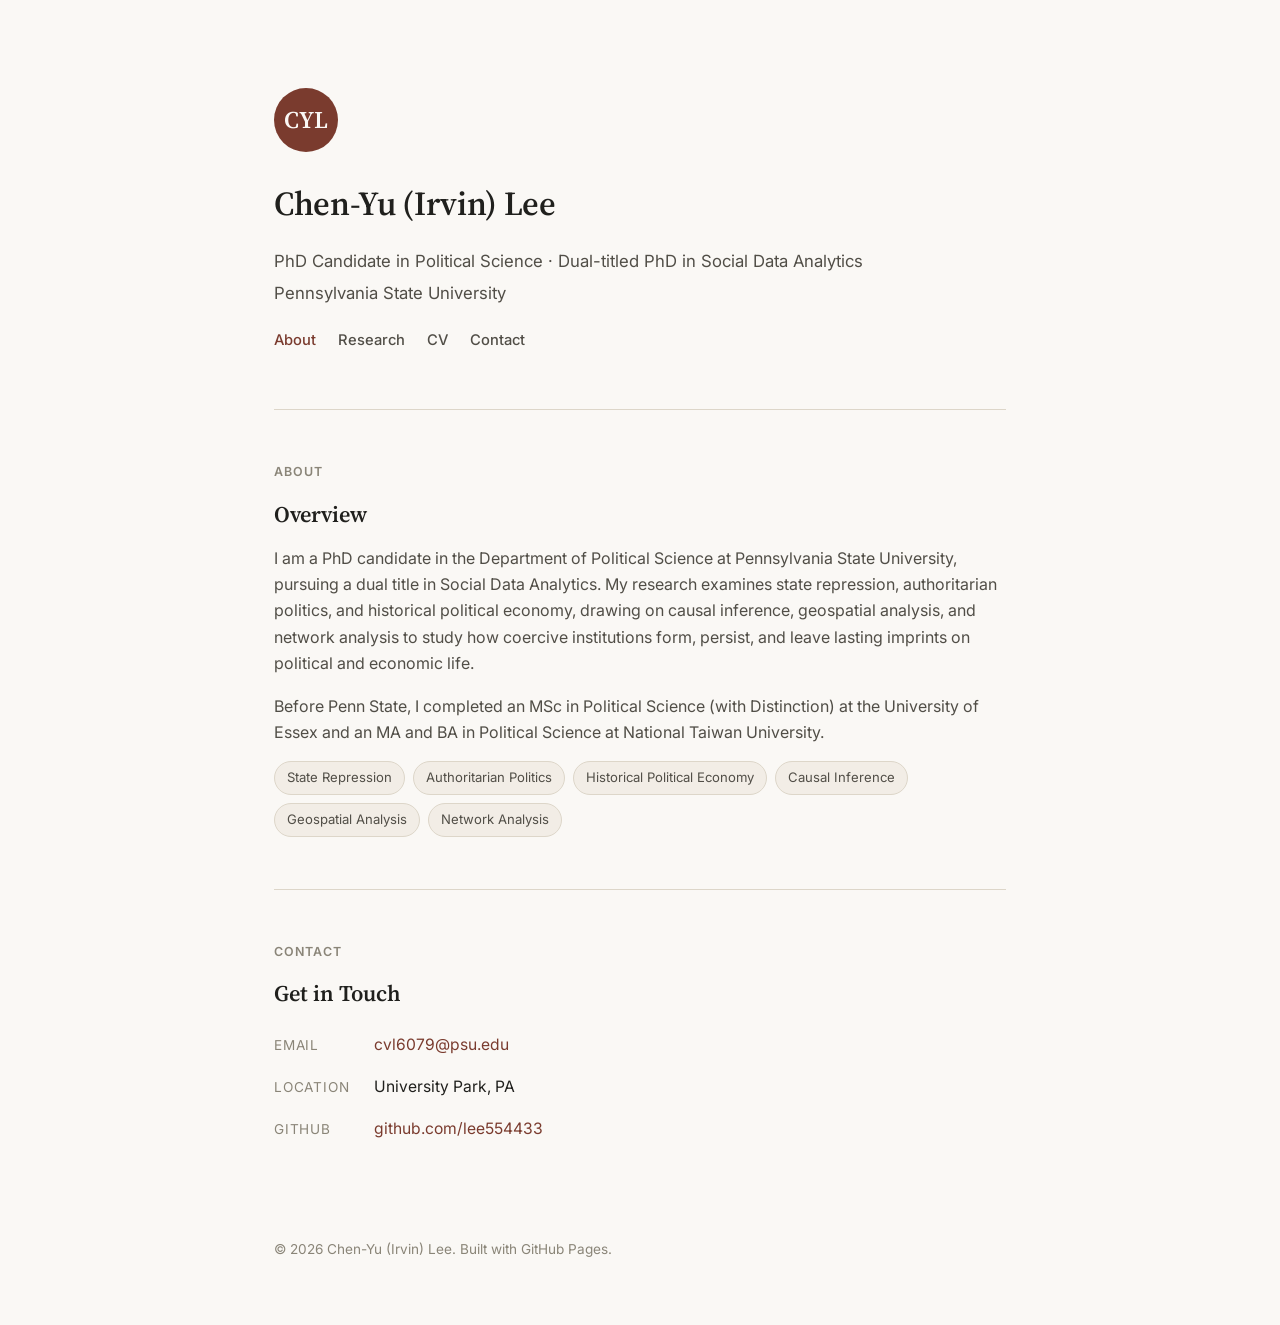
==== index.html @ b7118388 "Add files via upload" ====
<!DOCTYPE html>
<html lang="en">
<head>
<meta charset="UTF-8">
<meta name="viewport" content="width=device-width, initial-scale=1.0">
<title>Chen-Yu (Irvin) Lee</title>
<meta name="description" content="Chen-Yu (Irvin) Lee — PhD Candidate in Political Science, Pennsylvania State University. Research on state repression, authoritarian politics, and historical political economy.">
<link rel="preconnect" href="https://fonts.googleapis.com">
<link rel="preconnect" href="https://fonts.gstatic.com" crossorigin>
<link href="https://fonts.googleapis.com/css2?family=Source+Serif+4:opsz,wght@8..60,400;8..60,500;8..60,600;8..60,700&family=Inter:wght@400;500;600&display=swap" rel="stylesheet">
<link rel="stylesheet" href="style.css">
</head>
<body>

<div class="wrap">
  <header class="hero">
    <div class="avatar">CYL</div>
    <h1>Chen-Yu (Irvin) Lee</h1>
    <p class="role">PhD Candidate in Political Science &middot; Dual-titled PhD in Social Data Analytics</p>
    <p class="affil">Pennsylvania State University</p>
    <nav class="tabs">
      <a href="index.html" class="active">About</a>
      <a href="research.html">Research</a>
      <a href="cv.html">CV</a>
      <a href="#contact">Contact</a>
    </nav>
  </header>

  <main>
  <section id="about">
    <p class="eyebrow">About</p>
    <h2>Overview</h2>
    <p>I am a PhD candidate in the Department of Political Science at Pennsylvania State University, pursuing a dual title in Social Data Analytics. My research examines state repression, authoritarian politics, and historical political economy, drawing on causal inference, geospatial analysis, and network analysis to study how coercive institutions form, persist, and leave lasting imprints on political and economic life.</p>
    <p>Before Penn State, I completed an MSc in Political Science (with Distinction) at the University of Essex and an MA and BA in Political Science at National Taiwan University.</p>
    <div class="tags">
      <span class="tag">State Repression</span>
      <span class="tag">Authoritarian Politics</span>
      <span class="tag">Historical Political Economy</span>
      <span class="tag">Causal Inference</span>
      <span class="tag">Geospatial Analysis</span>
      <span class="tag">Network Analysis</span>
    </div>
  </section>

  <section id="contact">
    <p class="eyebrow">Contact</p>
    <h2>Get in Touch</h2>
    <ul class="contact-list">
      <li><span class="label">Email</span> <a href="mailto:cvl6079@psu.edu">cvl6079@psu.edu</a></li>
      <li><span class="label">Location</span> University Park, PA</li>
      <li><span class="label">GitHub</span> <a href="https://github.com/lee554433" target="_blank" rel="noopener">github.com/lee554433</a></li>
    </ul>
  </section>
  </main>

  <footer>
    &copy; 2026 Chen-Yu (Irvin) Lee. Built with GitHub Pages.
  </footer>
</div>

</body>
</html>
---- style.css ----
:root{
  --bg:#faf8f5;
  --bg-alt:#f2ede6;
  --ink:#20201d;
  --ink-soft:#514e47;
  --ink-faint:#8a8578;
  --accent:#7a3b2e;
  --rule:#ddd6c9;
  --max:780px;
}
@media (prefers-color-scheme: dark){
  :root{
    --bg:#181614;
    --bg-alt:#211e1a;
    --ink:#efece5;
    --ink-soft:#c9c3b6;
    --ink-faint:#8f8a7c;
    --accent:#e0a58d;
    --rule:#39352d;
  }
}
*{box-sizing:border-box;}
html{scroll-behavior:smooth;}
body{
  margin:0;
  background:var(--bg);
  color:var(--ink);
  font-family:'Inter',-apple-system,BlinkMacSystemFont,sans-serif;
  line-height:1.65;
  -webkit-font-smoothing:antialiased;
}
h1,h2,h3{
  font-family:'Source Serif 4',Georgia,serif;
  font-weight:600;
  color:var(--ink);
  margin:0 0 .5em;
}
a{color:var(--accent);text-decoration:none;border-bottom:1px solid transparent;}
a:hover{border-bottom-color:currentColor;}
.wrap{max-width:var(--max);margin:0 auto;padding:0 24px;}

header.hero{
  padding:88px 0 56px;
  border-bottom:1px solid var(--rule);
}
header.hero.compact{padding:64px 0 40px;}
.avatar{
  width:64px;height:64px;border-radius:50%;
  background:var(--accent);color:#faf8f5;
  display:flex;align-items:center;justify-content:center;
  font-family:'Source Serif 4',serif;font-weight:600;font-size:1.5rem;
  margin-bottom:24px;
}
header.hero h1{font-size:2.1rem;letter-spacing:-.01em;}
header.hero.compact h1{font-size:1.7rem;}
.role{font-size:1.05rem;color:var(--ink-soft);margin:0 0 4px;}
.affil{font-size:1.05rem;color:var(--ink-soft);margin:0 0 20px;}
nav.tabs{
  display:flex;gap:22px;flex-wrap:wrap;
  font-size:.92rem;font-weight:500;
}
nav.tabs a{color:var(--ink-soft);}
nav.tabs a:hover{color:var(--accent);}
nav.tabs a.active{color:var(--accent);}

section{padding:52px 0;border-bottom:1px solid var(--rule);}
section:last-of-type{border-bottom:none;}
main .wrap > section:first-of-type{padding-top:0;}
.eyebrow{
  font-size:.78rem;letter-spacing:.08em;text-transform:uppercase;
  color:var(--ink-faint);font-weight:600;margin:0 0 14px;
}
section h2{font-size:1.4rem;}
section h3{font-size:1.05rem;margin:28px 0 10px;}
section h3:first-of-type{margin-top:8px;}
p{color:var(--ink-soft);margin:0 0 16px;}
p:last-child{margin-bottom:0;}

.tags{display:flex;flex-wrap:wrap;gap:8px;margin-top:10px;}
.tag{
  font-size:.82rem;padding:5px 12px;border-radius:20px;
  background:var(--bg-alt);color:var(--ink-soft);border:1px solid var(--rule);
}
.field-row{padding:6px 0;font-size:.94rem;color:var(--ink-soft);}
.field-row strong{color:var(--ink);font-weight:600;}

.paper-list{list-style:none;padding:0;margin:0 0 20px;}
.paper-list li{padding:12px 0;border-top:1px solid var(--rule);color:var(--ink-soft);font-size:.95rem;}
.paper-list li:first-child{border-top:none;}
.paper-list .title{color:var(--ink);font-weight:600;display:block;margin-bottom:2px;}
.paper-list .meta{font-size:.85rem;color:var(--ink-faint);}

.cv-item{display:grid;grid-template-columns:150px 1fr;gap:16px;padding:14px 0;border-top:1px solid var(--rule);}
.cv-item:first-of-type{border-top:none;}
.cv-item .yr{color:var(--ink-faint);font-size:.85rem;padding-top:2px;}
.cv-item .what strong{display:block;color:var(--ink);font-weight:600;}
.cv-item .what span{color:var(--ink-soft);font-size:.92rem;}
.cv-item .what ul{margin:6px 0 0;padding-left:18px;color:var(--ink-soft);font-size:.9rem;}
.cv-item .what li{margin-bottom:3px;}

.simple-list{list-style:none;padding:0;margin:0;}
.simple-list li{
  display:flex;justify-content:space-between;gap:16px;
  padding:9px 0;border-top:1px solid var(--rule);
  font-size:.92rem;color:var(--ink-soft);
}
.simple-list li:first-child{border-top:none;}
.simple-list .yr{color:var(--ink-faint);white-space:nowrap;font-size:.85rem;}

.cv-download{
  display:inline-block;margin-top:22px;padding:9px 18px;
  border:1px solid var(--accent);border-radius:6px;
  color:var(--accent);font-size:.9rem;font-weight:500;
}
.cv-download:hover{background:var(--accent);color:var(--bg);border-bottom:1px solid var(--accent);}

.repo-list{list-style:none;padding:0;margin:18px 0 0;}
.repo-list li{padding:12px 0;border-top:1px solid var(--rule);}
.repo-list li:first-child{border-top:none;}
.repo-list a{font-weight:600;color:var(--ink);}
.repo-list a:hover{color:var(--accent);}
.repo-list .desc{display:block;color:var(--ink-soft);font-size:.9rem;margin-top:2px;}

.contact-list{list-style:none;padding:0;margin:0;}
.contact-list li{padding:8px 0;font-size:.98rem;}
.contact-list .label{display:inline-block;width:96px;color:var(--ink-faint);font-size:.85rem;text-transform:uppercase;letter-spacing:.06em;}

footer{padding:36px 0 64px;color:var(--ink-faint);font-size:.85rem;}
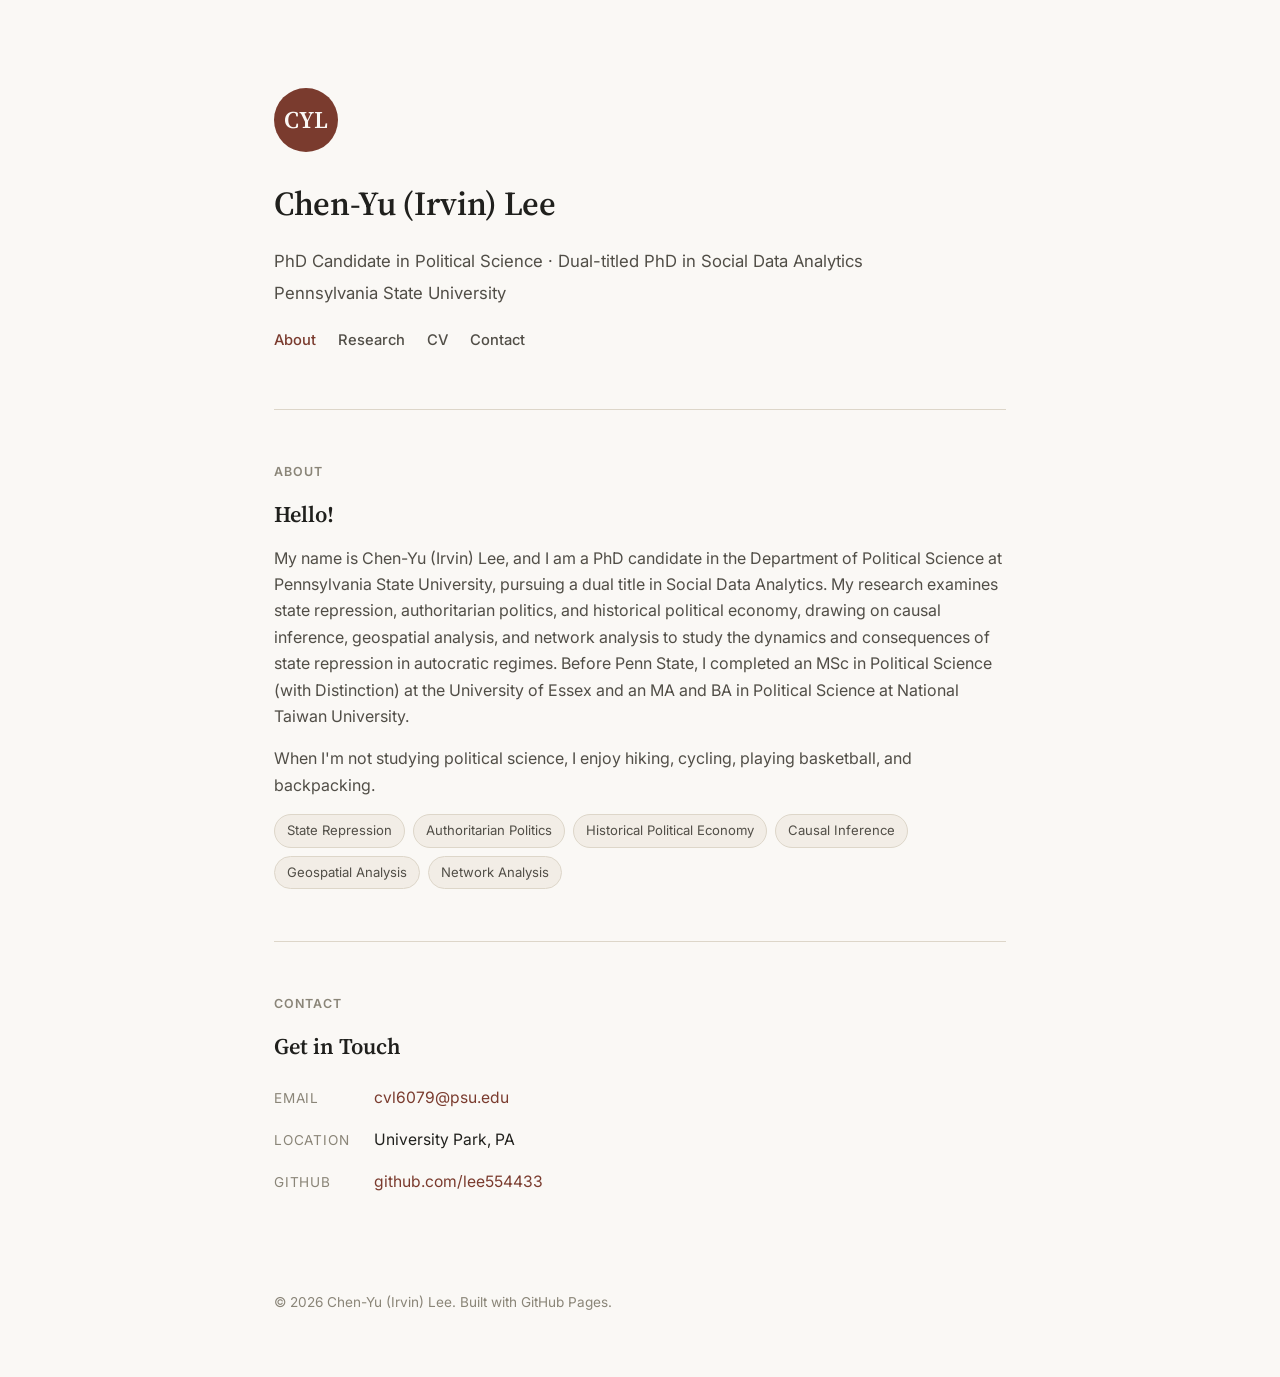
==== commit 5643681f: "Add files via upload" ====
--- a/index.html
+++ b/index.html
@@ -29,9 +29,9 @@
   <main>
   <section id="about">
     <p class="eyebrow">About</p>
-    <h2>Overview</h2>
-    <p>I am a PhD candidate in the Department of Political Science at Pennsylvania State University, pursuing a dual title in Social Data Analytics. My research examines state repression, authoritarian politics, and historical political economy, drawing on causal inference, geospatial analysis, and network analysis to study how coercive institutions form, persist, and leave lasting imprints on political and economic life.</p>
-    <p>Before Penn State, I completed an MSc in Political Science (with Distinction) at the University of Essex and an MA and BA in Political Science at National Taiwan University.</p>
+    <h2>Hello!</h2>
+    <p>My name is Chen-Yu (Irvin) Lee, and I am a PhD candidate in the Department of Political Science at Pennsylvania State University, pursuing a dual title in Social Data Analytics. My research examines state repression, authoritarian politics, and historical political economy, drawing on causal inference, geospatial analysis, and network analysis to study the dynamics and consequences of state repression in autocratic regimes. Before Penn State, I completed an MSc in Political Science (with Distinction) at the University of Essex and an MA and BA in Political Science at National Taiwan University.</p>
+    <p>When I'm not studying political science, I enjoy hiking, cycling, playing basketball, and backpacking.</p>
     <div class="tags">
       <span class="tag">State Repression</span>
       <span class="tag">Authoritarian Politics</span>
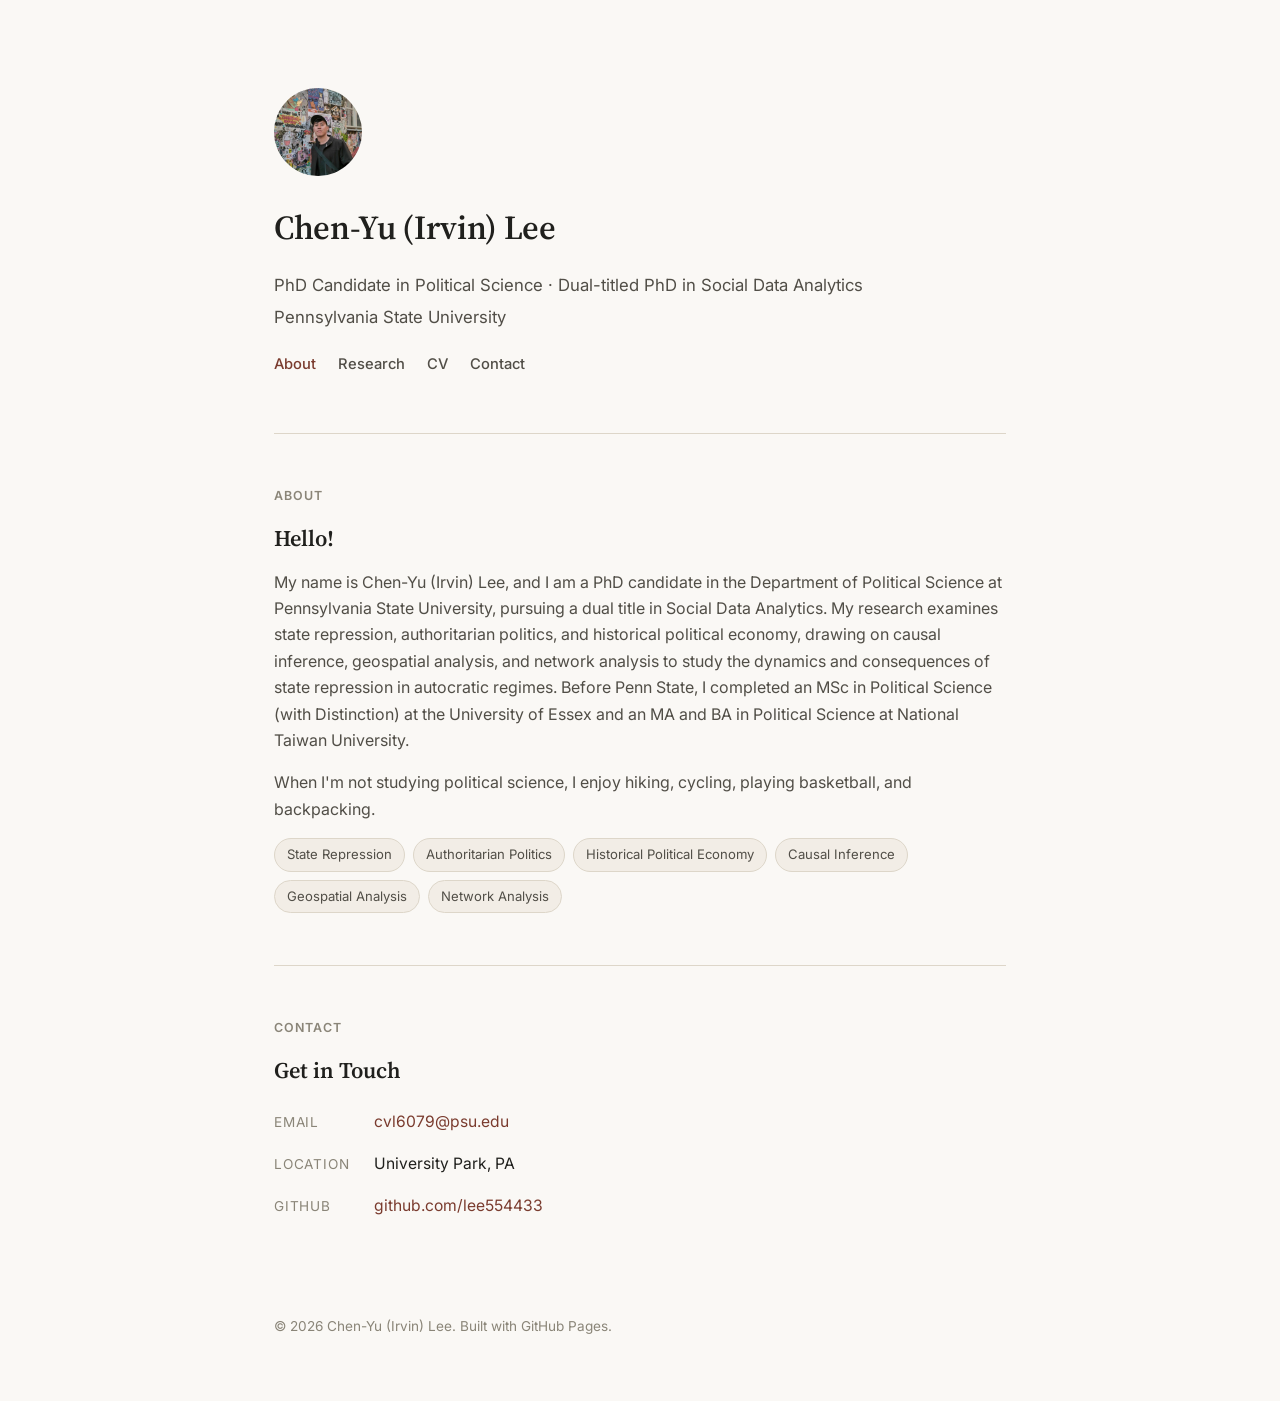
==== commit 3fa4e5a3: "Add files via upload" ====
--- a/index.html
+++ b/index.html
@@ -14,7 +14,7 @@
 
 <div class="wrap">
   <header class="hero">
-    <div class="avatar">CYL</div>
+    <div class="avatar"><img src="photo.jpg" alt="Chen-Yu (Irvin) Lee"></div>
     <h1>Chen-Yu (Irvin) Lee</h1>
     <p class="role">PhD Candidate in Political Science &middot; Dual-titled PhD in Social Data Analytics</p>
     <p class="affil">Pennsylvania State University</p>
--- a/style.css
+++ b/style.css
@@ -45,11 +45,15 @@
 }
 header.hero.compact{padding:64px 0 40px;}
 .avatar{
-  width:64px;height:64px;border-radius:50%;
+  width:88px;height:88px;border-radius:50%;
   background:var(--accent);color:#faf8f5;
   display:flex;align-items:center;justify-content:center;
   font-family:'Source Serif 4',serif;font-weight:600;font-size:1.5rem;
   margin-bottom:24px;
+  overflow:hidden;
+}
+.avatar img{
+  width:100%;height:100%;object-fit:cover;display:block;
 }
 header.hero h1{font-size:2.1rem;letter-spacing:-.01em;}
 header.hero.compact h1{font-size:1.7rem;}
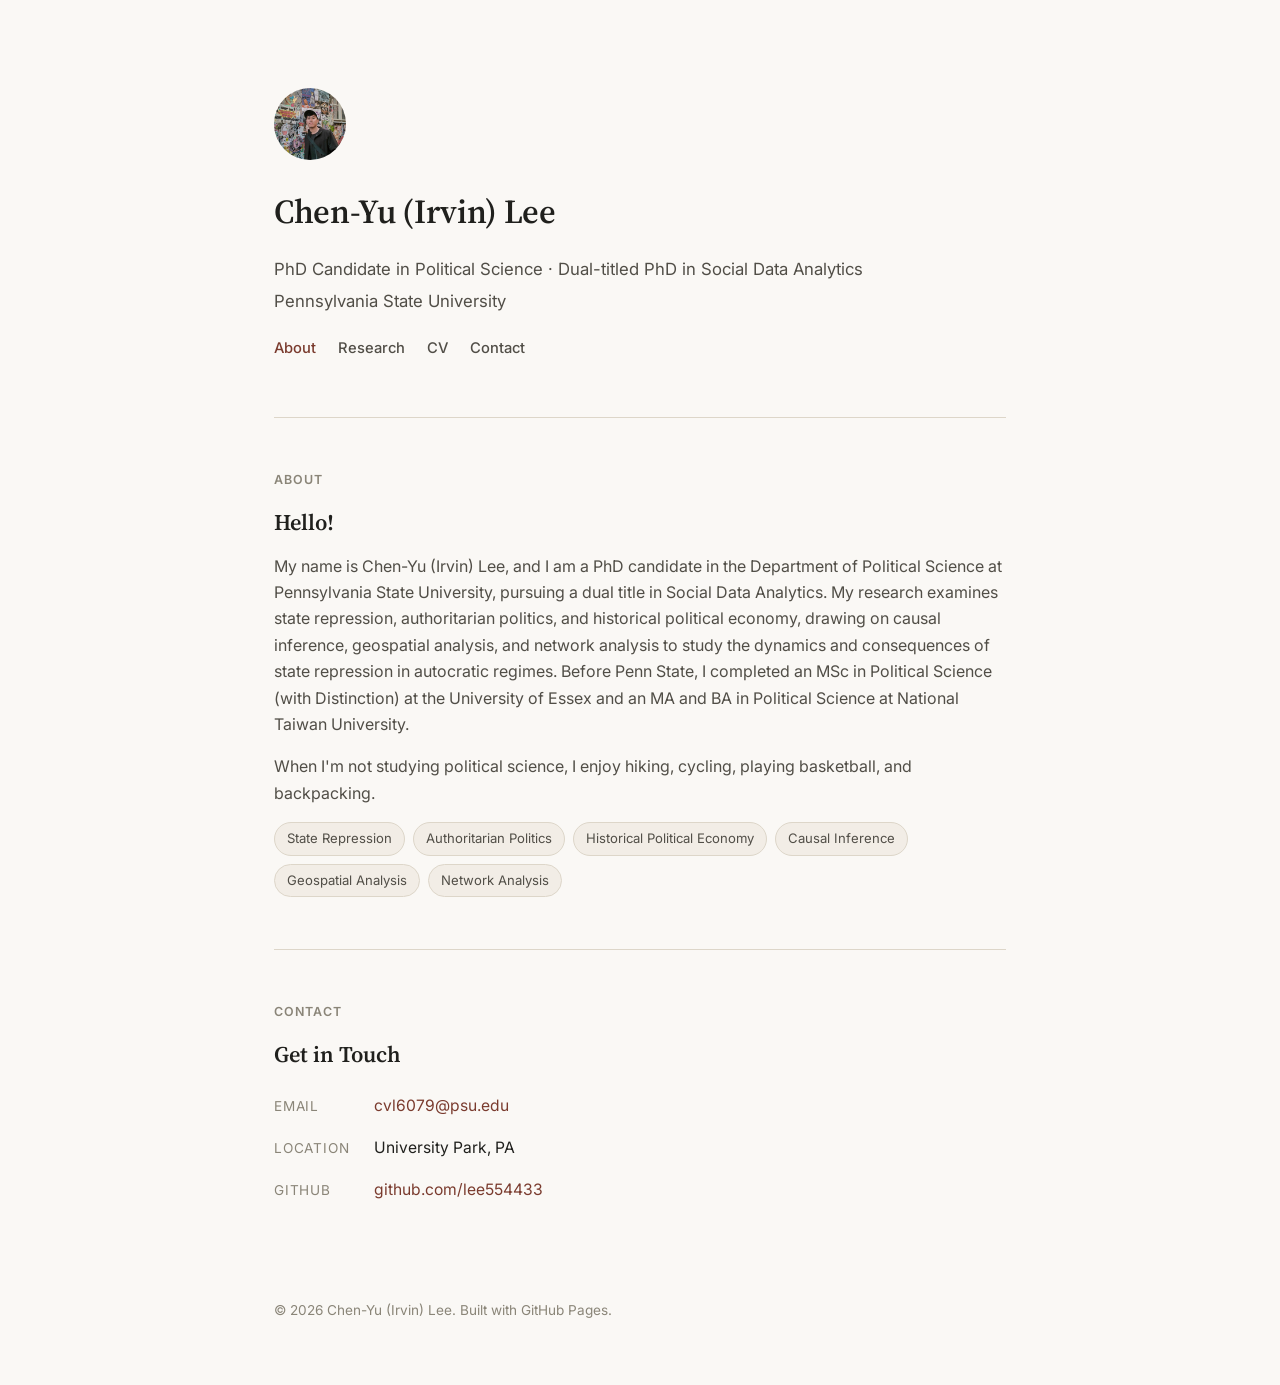
==== commit a33a66a9: "Add files via upload" ====
--- a/index.html
+++ b/index.html
@@ -8,7 +8,7 @@
 <link rel="preconnect" href="https://fonts.googleapis.com">
 <link rel="preconnect" href="https://fonts.gstatic.com" crossorigin>
 <link href="https://fonts.googleapis.com/css2?family=Source+Serif+4:opsz,wght@8..60,400;8..60,500;8..60,600;8..60,700&family=Inter:wght@400;500;600&display=swap" rel="stylesheet">
-<link rel="stylesheet" href="style.css">
+<link rel="stylesheet" href="style.css?v=2">
 </head>
 <body>
 
--- a/style.css
+++ b/style.css
@@ -45,15 +45,17 @@
 }
 header.hero.compact{padding:64px 0 40px;}
 .avatar{
-  width:88px;height:88px;border-radius:50%;
+  width:72px;height:72px;min-width:72px;min-height:72px;
+  max-width:72px;max-height:72px;border-radius:50%;
   background:var(--accent);color:#faf8f5;
   display:flex;align-items:center;justify-content:center;
   font-family:'Source Serif 4',serif;font-weight:600;font-size:1.5rem;
   margin-bottom:24px;
   overflow:hidden;
+  flex-shrink:0;
 }
 .avatar img{
-  width:100%;height:100%;object-fit:cover;display:block;
+  width:72px;height:72px;object-fit:cover;display:block;
 }
 header.hero h1{font-size:2.1rem;letter-spacing:-.01em;}
 header.hero.compact h1{font-size:1.7rem;}
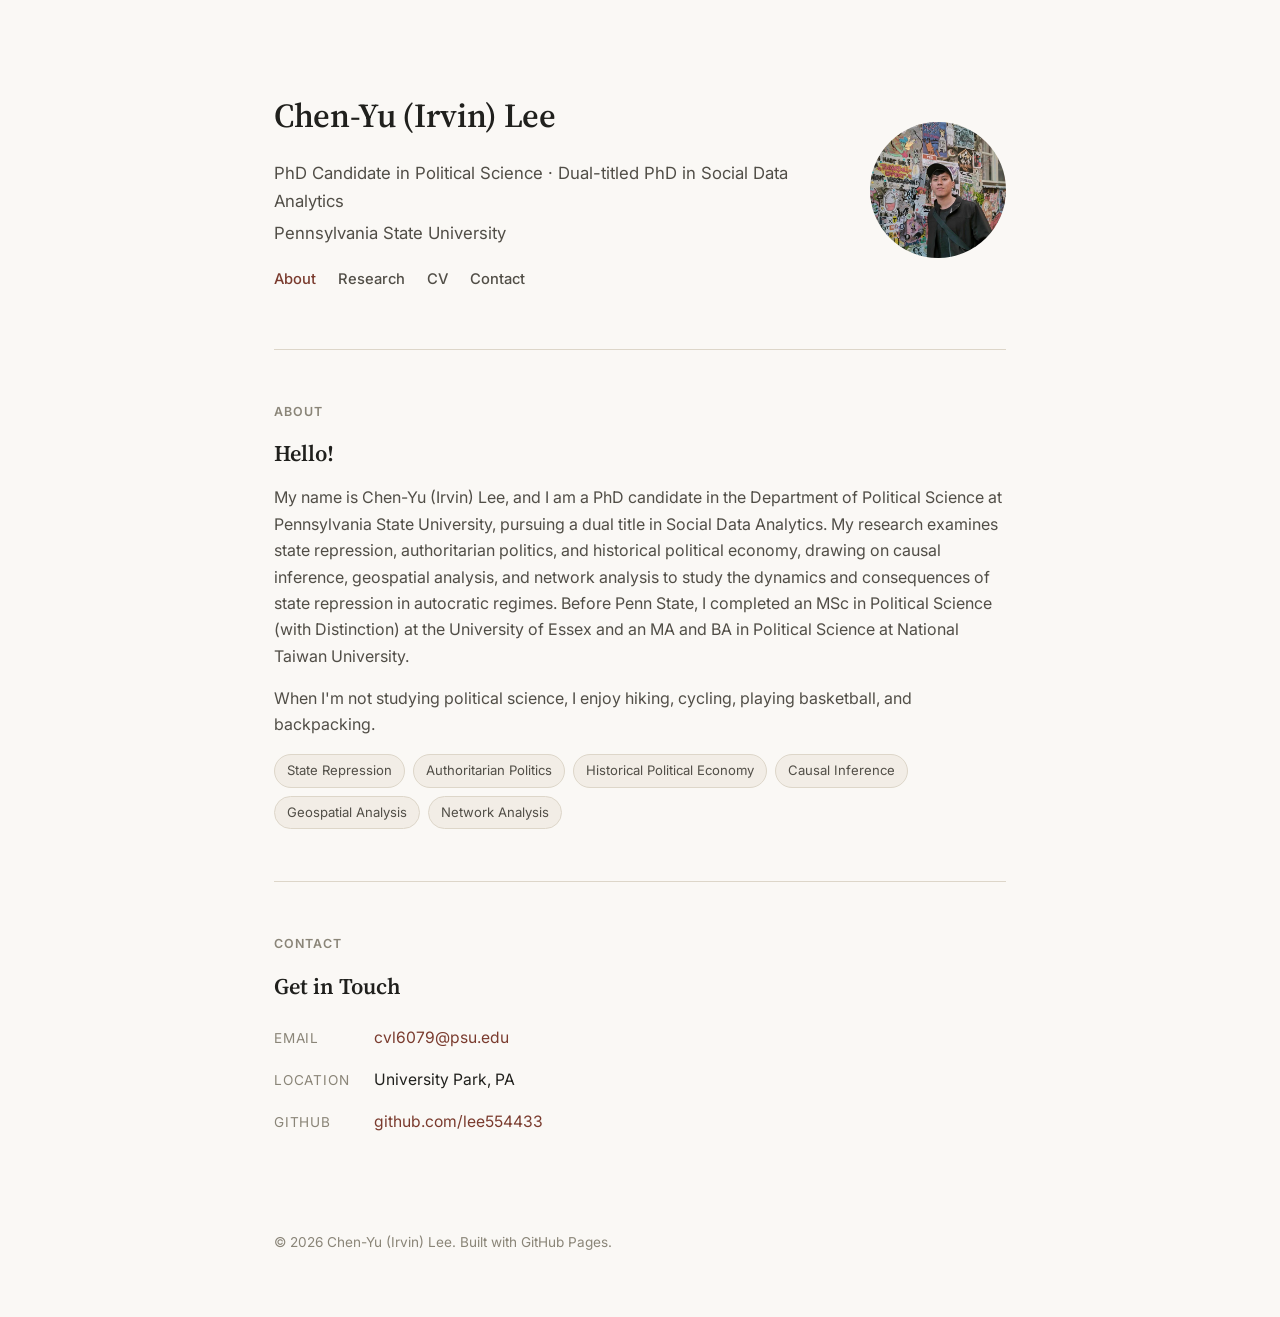
==== commit 80c0844a: "Add files via upload" ====
--- a/index.html
+++ b/index.html
@@ -8,22 +8,24 @@
 <link rel="preconnect" href="https://fonts.googleapis.com">
 <link rel="preconnect" href="https://fonts.gstatic.com" crossorigin>
 <link href="https://fonts.googleapis.com/css2?family=Source+Serif+4:opsz,wght@8..60,400;8..60,500;8..60,600;8..60,700&family=Inter:wght@400;500;600&display=swap" rel="stylesheet">
-<link rel="stylesheet" href="style.css?v=2">
+<link rel="stylesheet" href="style.css?v=3">
 </head>
 <body>
 
 <div class="wrap">
   <header class="hero">
+    <div class="hero-main">
+      <h1>Chen-Yu (Irvin) Lee</h1>
+      <p class="role">PhD Candidate in Political Science &middot; Dual-titled PhD in Social Data Analytics</p>
+      <p class="affil">Pennsylvania State University</p>
+      <nav class="tabs">
+        <a href="index.html" class="active">About</a>
+        <a href="research.html">Research</a>
+        <a href="cv.html">CV</a>
+        <a href="#contact">Contact</a>
+      </nav>
+    </div>
     <div class="avatar"><img src="photo.jpg" alt="Chen-Yu (Irvin) Lee"></div>
-    <h1>Chen-Yu (Irvin) Lee</h1>
-    <p class="role">PhD Candidate in Political Science &middot; Dual-titled PhD in Social Data Analytics</p>
-    <p class="affil">Pennsylvania State University</p>
-    <nav class="tabs">
-      <a href="index.html" class="active">About</a>
-      <a href="research.html">Research</a>
-      <a href="cv.html">CV</a>
-      <a href="#contact">Contact</a>
-    </nav>
   </header>
 
   <main>
--- a/style.css
+++ b/style.css
@@ -42,20 +42,29 @@
 header.hero{
   padding:88px 0 56px;
   border-bottom:1px solid var(--rule);
+  display:flex;
+  align-items:center;
+  justify-content:space-between;
+  gap:32px;
+  flex-wrap:wrap;
 }
 header.hero.compact{padding:64px 0 40px;}
+.hero-main{flex:1 1 320px;min-width:0;}
 .avatar{
-  width:72px;height:72px;min-width:72px;min-height:72px;
-  max-width:72px;max-height:72px;border-radius:50%;
+  width:136px;height:136px;min-width:136px;min-height:136px;
+  max-width:136px;max-height:136px;border-radius:50%;
   background:var(--accent);color:#faf8f5;
   display:flex;align-items:center;justify-content:center;
   font-family:'Source Serif 4',serif;font-weight:600;font-size:1.5rem;
-  margin-bottom:24px;
   overflow:hidden;
   flex-shrink:0;
 }
 .avatar img{
-  width:72px;height:72px;object-fit:cover;display:block;
+  width:136px;height:136px;object-fit:cover;display:block;
+}
+@media (max-width:520px){
+  .avatar{width:96px;height:96px;min-width:96px;min-height:96px;max-width:96px;max-height:96px;}
+  .avatar img{width:96px;height:96px;}
 }
 header.hero h1{font-size:2.1rem;letter-spacing:-.01em;}
 header.hero.compact h1{font-size:1.7rem;}
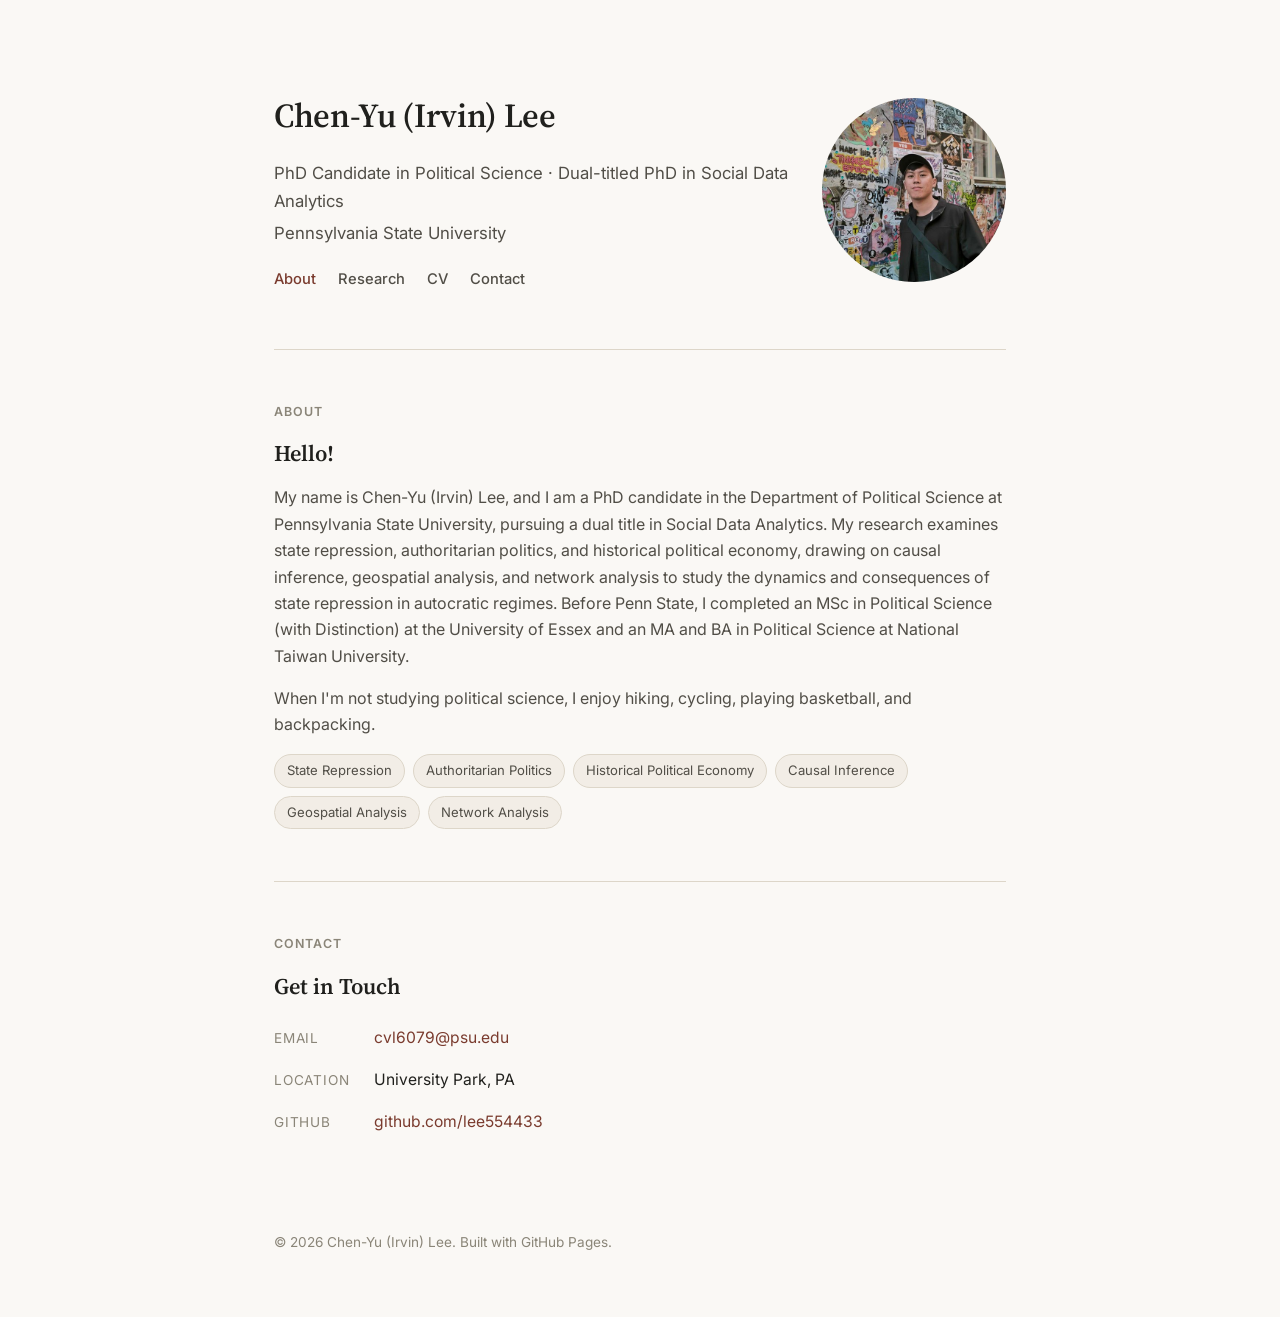
==== commit 28571729: "Add files via upload" ====
--- a/index.html
+++ b/index.html
@@ -8,7 +8,7 @@
 <link rel="preconnect" href="https://fonts.googleapis.com">
 <link rel="preconnect" href="https://fonts.gstatic.com" crossorigin>
 <link href="https://fonts.googleapis.com/css2?family=Source+Serif+4:opsz,wght@8..60,400;8..60,500;8..60,600;8..60,700&family=Inter:wght@400;500;600&display=swap" rel="stylesheet">
-<link rel="stylesheet" href="style.css?v=3">
+<link rel="stylesheet" href="style.css?v=4">
 </head>
 <body>
 
--- a/style.css
+++ b/style.css
@@ -51,8 +51,8 @@
 header.hero.compact{padding:64px 0 40px;}
 .hero-main{flex:1 1 320px;min-width:0;}
 .avatar{
-  width:136px;height:136px;min-width:136px;min-height:136px;
-  max-width:136px;max-height:136px;border-radius:50%;
+  width:184px;height:184px;min-width:184px;min-height:184px;
+  max-width:184px;max-height:184px;border-radius:50%;
   background:var(--accent);color:#faf8f5;
   display:flex;align-items:center;justify-content:center;
   font-family:'Source Serif 4',serif;font-weight:600;font-size:1.5rem;
@@ -60,11 +60,11 @@
   flex-shrink:0;
 }
 .avatar img{
-  width:136px;height:136px;object-fit:cover;display:block;
+  width:184px;height:184px;object-fit:cover;display:block;
 }
 @media (max-width:520px){
-  .avatar{width:96px;height:96px;min-width:96px;min-height:96px;max-width:96px;max-height:96px;}
-  .avatar img{width:96px;height:96px;}
+  .avatar{width:120px;height:120px;min-width:120px;min-height:120px;max-width:120px;max-height:120px;}
+  .avatar img{width:120px;height:120px;}
 }
 header.hero h1{font-size:2.1rem;letter-spacing:-.01em;}
 header.hero.compact h1{font-size:1.7rem;}
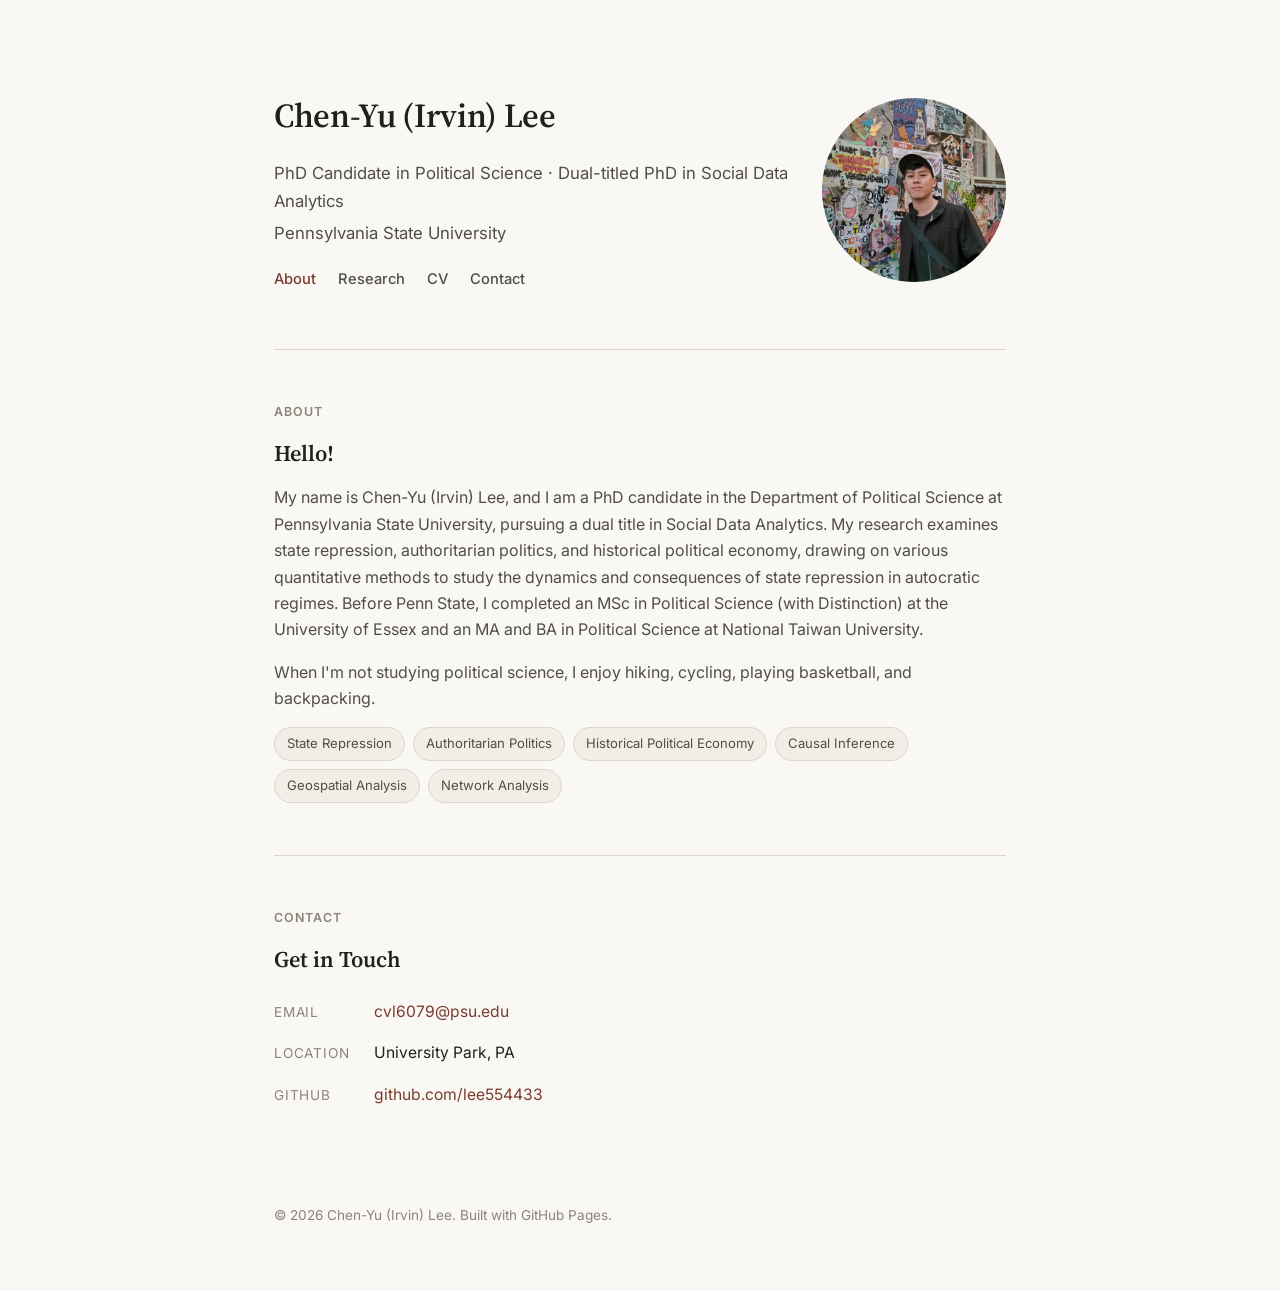
==== commit bfcb154a: "Add files via upload" ====
--- a/index.html
+++ b/index.html
@@ -32,7 +32,7 @@
   <section id="about">
     <p class="eyebrow">About</p>
     <h2>Hello!</h2>
-    <p>My name is Chen-Yu (Irvin) Lee, and I am a PhD candidate in the Department of Political Science at Pennsylvania State University, pursuing a dual title in Social Data Analytics. My research examines state repression, authoritarian politics, and historical political economy, drawing on causal inference, geospatial analysis, and network analysis to study the dynamics and consequences of state repression in autocratic regimes. Before Penn State, I completed an MSc in Political Science (with Distinction) at the University of Essex and an MA and BA in Political Science at National Taiwan University.</p>
+    <p>My name is Chen-Yu (Irvin) Lee, and I am a PhD candidate in the Department of Political Science at Pennsylvania State University, pursuing a dual title in Social Data Analytics. My research examines state repression, authoritarian politics, and historical political economy, drawing on various quantitative methods to study the dynamics and consequences of state repression in autocratic regimes. Before Penn State, I completed an MSc in Political Science (with Distinction) at the University of Essex and an MA and BA in Political Science at National Taiwan University.</p>
     <p>When I'm not studying political science, I enjoy hiking, cycling, playing basketball, and backpacking.</p>
     <div class="tags">
       <span class="tag">State Repression</span>
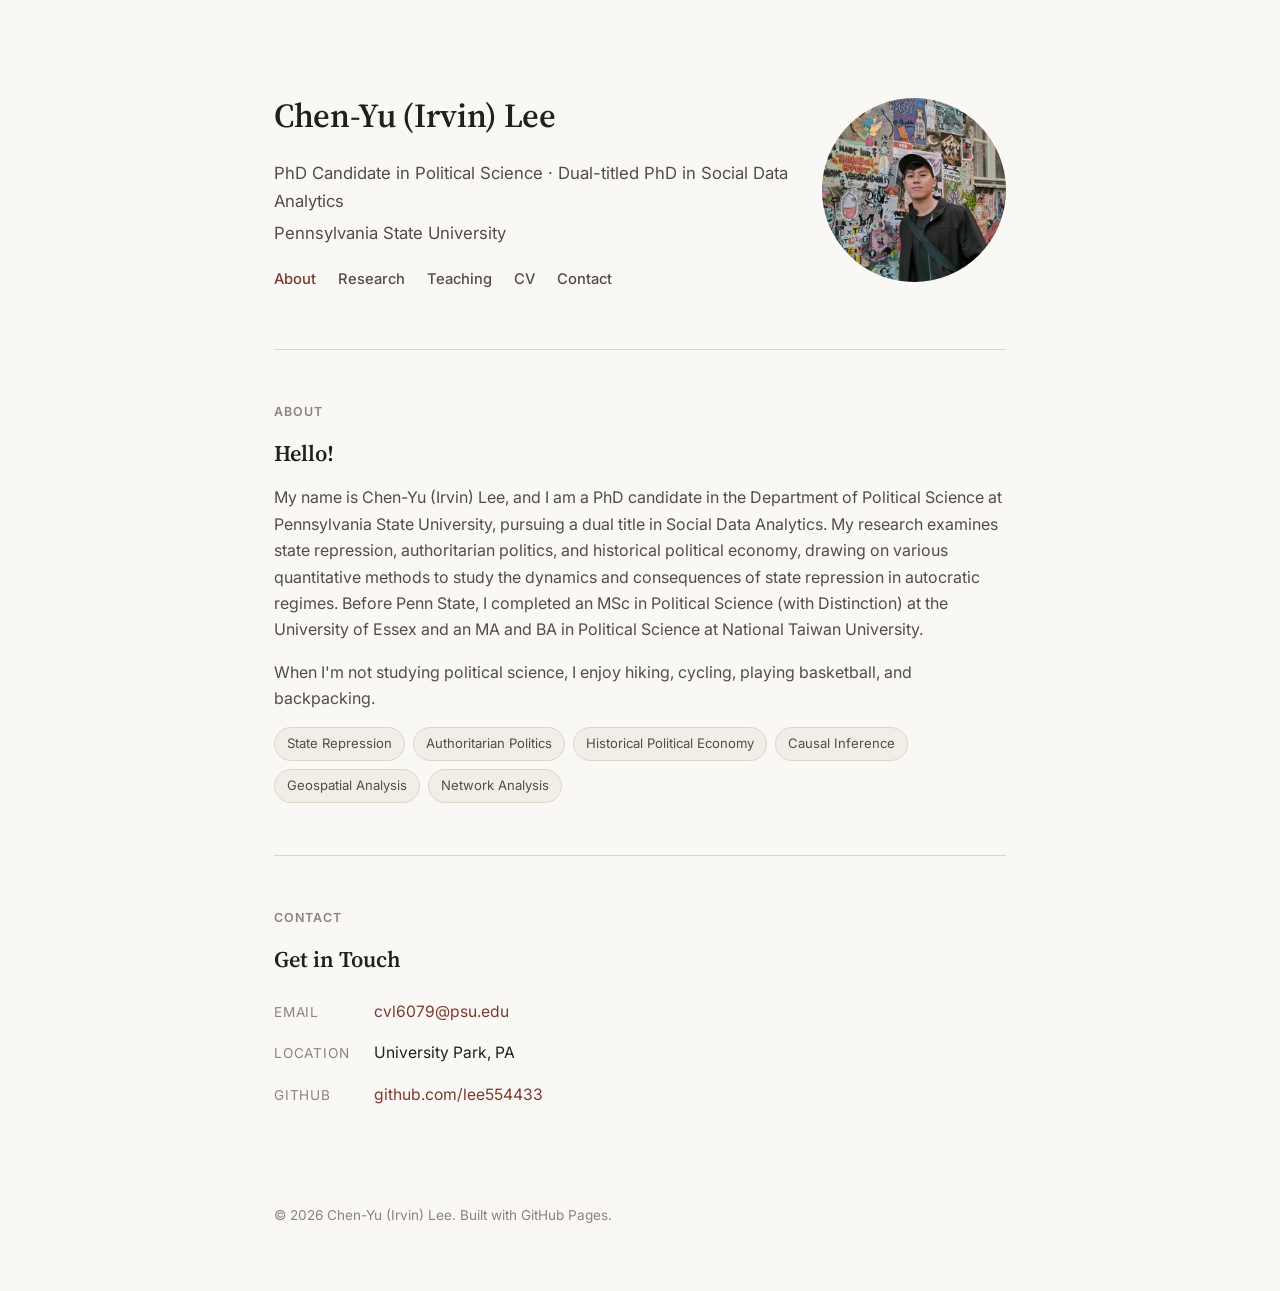
==== commit fe870d42: "Add files via upload" ====
--- a/index.html
+++ b/index.html
@@ -21,6 +21,7 @@
       <nav class="tabs">
         <a href="index.html" class="active">About</a>
         <a href="research.html">Research</a>
+        <a href="teaching.html">Teaching</a>
         <a href="cv.html">CV</a>
         <a href="#contact">Contact</a>
       </nav>
